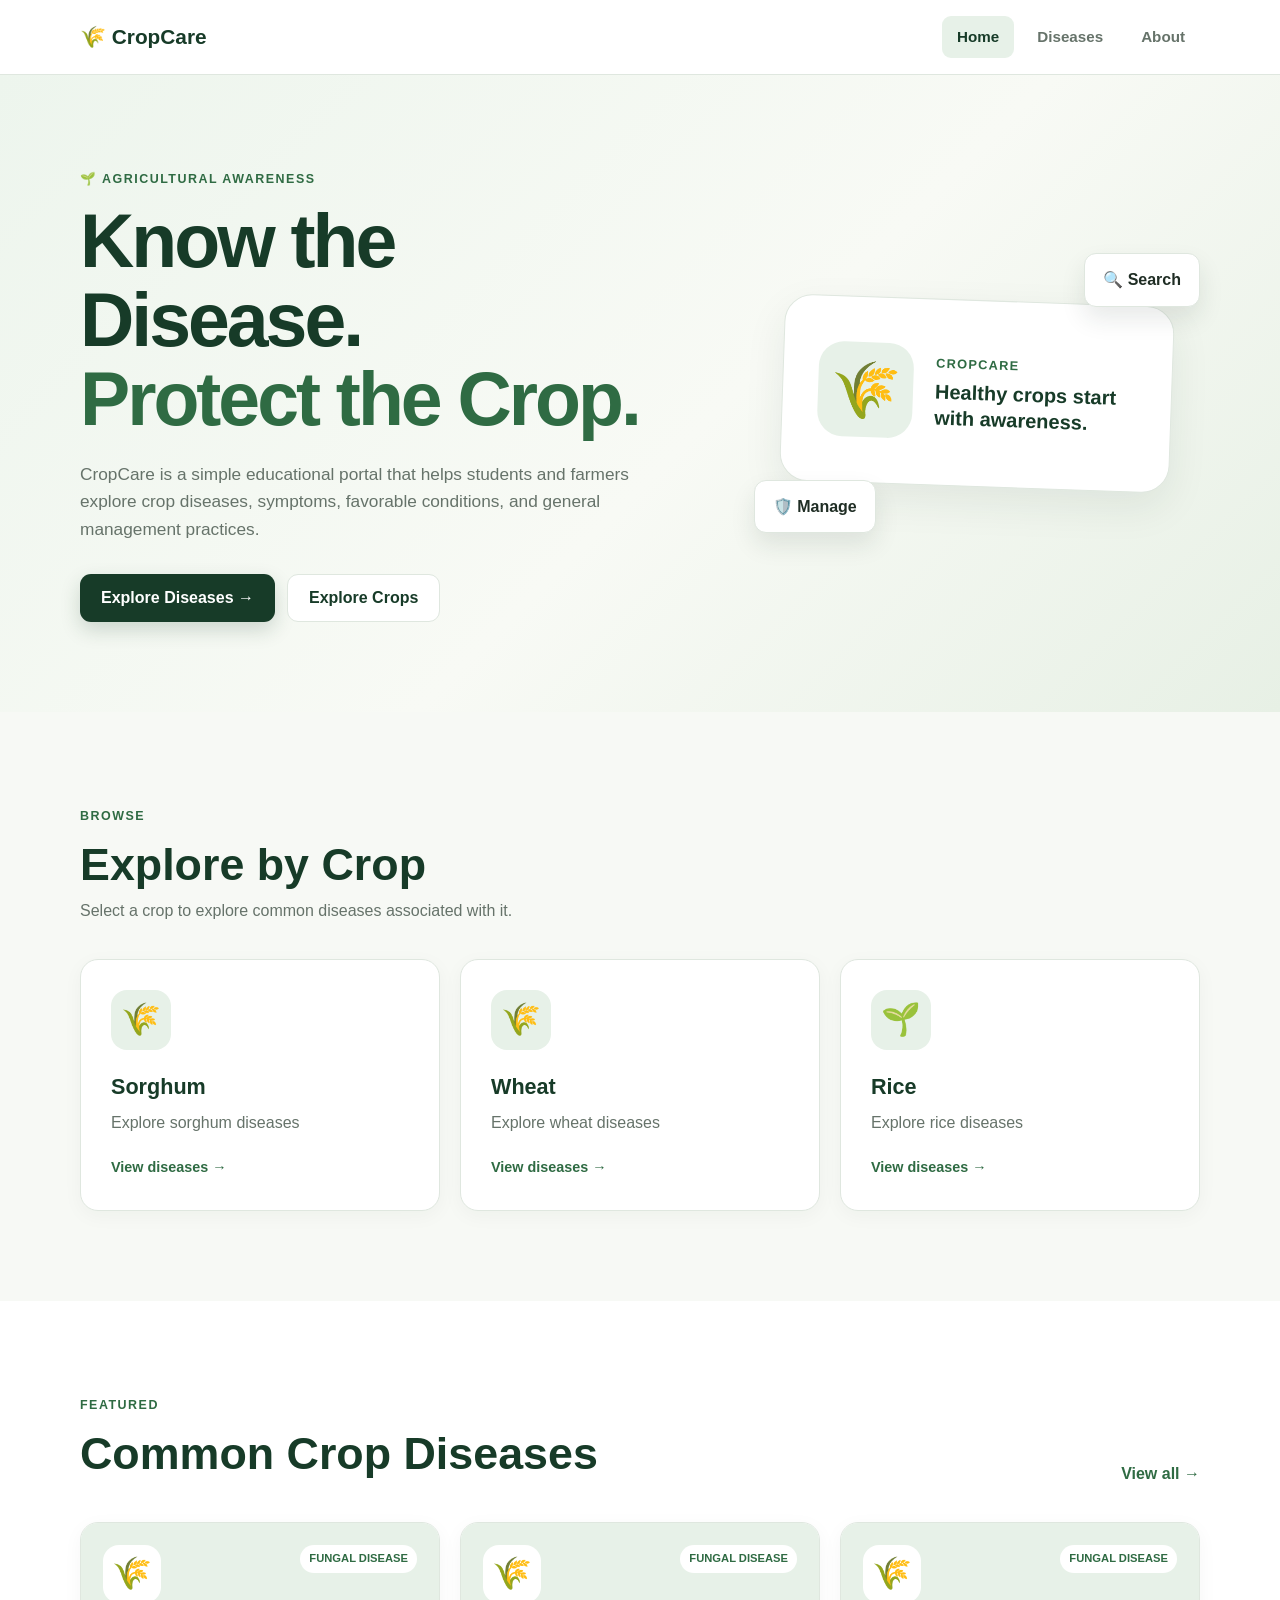
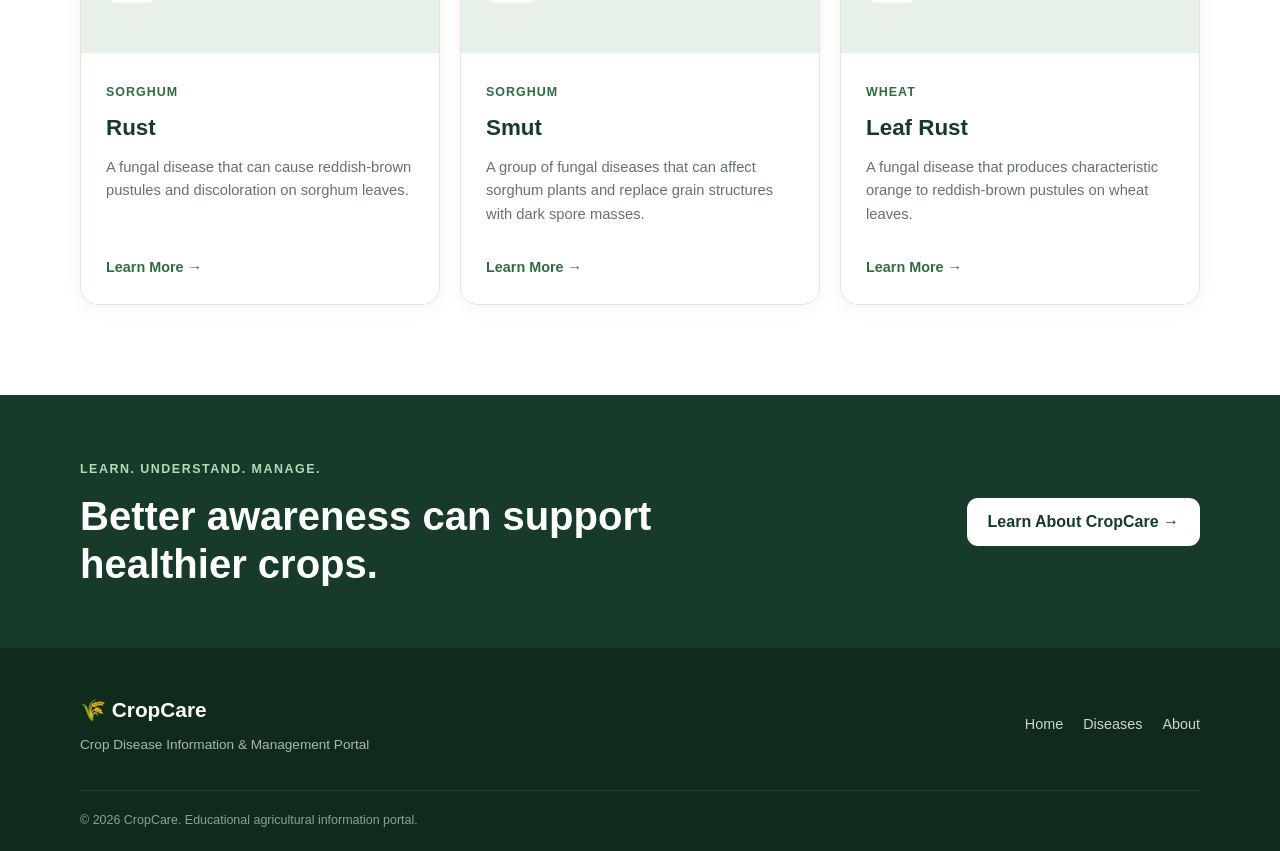
==== index.html @ e088c9ca "Initial CropCare application" ====
<!DOCTYPE html>
<html lang="en">
<head>
    <meta charset="UTF-8">
    <meta name="viewport" content="width=device-width, initial-scale=1.0">

    <meta
        name="description"
        content="CropCare - Crop disease information and management portal."
    >

    <title>CropCare | Crop Disease Information</title>

    <link rel="stylesheet" href="css/style.css">
</head>

<body>

    <!-- Navigation -->
    <header class="navbar">
        <div class="container nav-content">

            <a href="index.html" class="logo">
                🌾 CropCare
            </a>

            <button class="menu-toggle" id="menuToggle" aria-label="Toggle navigation">
                ☰
            </button>

            <nav id="mainNav">
                <a href="index.html" class="active">Home</a>
                <a href="diseases.html">Diseases</a>
                <a href="about.html">About</a>
            </nav>

        </div>
    </header>


    <!-- Hero -->
    <main>

        <section class="hero">
            <div class="container hero-content">

                <div class="hero-text">
                    <span class="eyebrow">🌱 Agricultural Awareness</span>

                    <h1>
                        Know the Disease.<br>
                        <span>Protect the Crop.</span>
                    </h1>

                    <p>
                        CropCare is a simple educational portal that helps
                        students and farmers explore crop diseases, symptoms,
                        favorable conditions, and general management practices.
                    </p>

                    <div class="hero-buttons">
                        <a href="diseases.html" class="btn btn-primary">
                            Explore Diseases →
                        </a>

                        <a href="#crops" class="btn btn-secondary">
                            Explore Crops
                        </a>
                    </div>
                </div>

                <div class="hero-visual">
                    <div class="plant-card">
                        <div class="plant-icon">🌾</div>

                        <div>
                            <span>CropCare</span>
                            <strong>Healthy crops start with awareness.</strong>
                        </div>
                    </div>

                    <div class="floating-card floating-card-one">
                        🔍 Search
                    </div>

                    <div class="floating-card floating-card-two">
                        🛡️ Manage
                    </div>
                </div>

            </div>
        </section>


        <!-- Crop Section -->
        <section class="section" id="crops">

            <div class="container">

                <div class="section-heading">
                    <span class="eyebrow">Browse</span>

                    <h2>Explore by Crop</h2>

                    <p>
                        Select a crop to explore common diseases associated
                        with it.
                    </p>
                </div>


                <div class="crop-grid">

                    <a href="diseases.html?crop=Sorghum" class="crop-card">
                        <div class="crop-icon">🌾</div>
                        <h3>Sorghum</h3>
                        <p>Explore sorghum diseases</p>
                        <span>View diseases →</span>
                    </a>


                    <a href="diseases.html?crop=Wheat" class="crop-card">
                        <div class="crop-icon">🌾</div>
                        <h3>Wheat</h3>
                        <p>Explore wheat diseases</p>
                        <span>View diseases →</span>
                    </a>


                    <a href="diseases.html?crop=Rice" class="crop-card">
                        <div class="crop-icon">🌱</div>
                        <h3>Rice</h3>
                        <p>Explore rice diseases</p>
                        <span>View diseases →</span>
                    </a>

                </div>

            </div>

        </section>


        <!-- Featured Diseases -->
        <section class="section featured-section">

            <div class="container">

                <div class="section-heading heading-row">

                    <div>
                        <span class="eyebrow">Featured</span>
                        <h2>Common Crop Diseases</h2>
                    </div>

                    <a href="diseases.html" class="view-all">
                        View all →
                    </a>

                </div>


                <div class="disease-grid" id="featuredDiseases">
                    <!-- JavaScript inserts featured diseases -->
                </div>

            </div>

        </section>


        <!-- Information Section -->
        <section class="info-strip">

            <div class="container info-strip-content">

                <div>
                    <span class="eyebrow">Learn. Understand. Manage.</span>

                    <h2>
                        Better awareness can support healthier crops.
                    </h2>
                </div>

                <a href="about.html" class="btn btn-light">
                    Learn About CropCare →
                </a>

            </div>

        </section>

    </main>


    <!-- Footer -->
    <footer class="footer">

        <div class="container footer-content">

            <div>
                <a href="index.html" class="logo footer-logo">
                    🌾 CropCare
                </a>

                <p>
                    Crop Disease Information & Management Portal
                </p>
            </div>

            <div class="footer-links">
                <a href="index.html">Home</a>
                <a href="diseases.html">Diseases</a>
                <a href="about.html">About</a>
            </div>

        </div>

        <div class="container copyright">
            <p>
                © 2026 CropCare. Educational agricultural information portal.
            </p>
        </div>

    </footer>


    <script src="js/data.js"></script>
    <script src="js/app.js"></script>

</body>
</html>
---- css/style.css ----
/* =========================================
   CropCare
   Main Stylesheet
========================================= */


/* =========================================
   Reset
========================================= */

* {
    margin: 0;
    padding: 0;
    box-sizing: border-box;
}

html {
    scroll-behavior: smooth;
}

body {
    font-family: Arial, Helvetica, sans-serif;
    background: #f7f9f5;
    color: #1f2d24;
    line-height: 1.6;
}

body.modal-open {
    overflow: hidden;
}

a {
    text-decoration: none;
    color: inherit;
}

button,
input,
select {
    font-family: inherit;
}


/* =========================================
   Variables
========================================= */

:root {
    --green-dark: #173b28;
    --green: #2f6b43;
    --green-light: #e7f1e8;

    --cream: #f7f9f5;
    --white: #ffffff;

    --text-dark: #1f2d24;
    --text-muted: #66736a;

    --border: #dfe7df;

    --shadow:
        0 15px 40px rgba(31, 45, 36, 0.08);

    --radius: 18px;
}


/* =========================================
   Container
========================================= */

.container {
    width: min(1120px, calc(100% - 40px));
    margin: 0 auto;
}


/* =========================================
   Navigation
========================================= */

.navbar {
    position: sticky;
    top: 0;
    z-index: 1000;

    background: rgba(255, 255, 255, 0.96);
    border-bottom: 1px solid var(--border);
}

.nav-content {
    min-height: 74px;

    display: flex;
    align-items: center;
    justify-content: space-between;
}

.logo {
    color: var(--green-dark);
    font-size: 1.3rem;
    font-weight: 800;
}

nav {
    display: flex;
    align-items: center;
    gap: 8px;
}

nav a {
    padding: 9px 15px;

    border-radius: 9px;

    color: var(--text-muted);

    font-size: 0.95rem;
    font-weight: 600;

    transition:
        background 0.2s ease,
        color 0.2s ease;
}

nav a:hover,
nav a.active {
    background: var(--green-light);
    color: var(--green-dark);
}

.menu-toggle {
    display: none;

    border: none;
    background: transparent;

    font-size: 1.5rem;
    cursor: pointer;
}


/* =========================================
   Hero
========================================= */

.hero {
    background:
        linear-gradient(
            135deg,
            #edf5ed 0%,
            #f8faf5 55%,
            #e7f0e5 100%
        );

    padding: 90px 0;
}

.hero-content {
    display: grid;
    grid-template-columns: 1.15fr 0.85fr;
    align-items: center;
    gap: 70px;
}

.eyebrow {
    display: inline-block;

    margin-bottom: 12px;

    color: var(--green);

    font-size: 0.78rem;
    font-weight: 800;

    letter-spacing: 0.12em;
    text-transform: uppercase;
}

.hero h1 {
    margin-bottom: 22px;

    color: var(--green-dark);

    font-size: clamp(2.7rem, 6vw, 4.7rem);
    line-height: 1.05;
    letter-spacing: -0.04em;
}

.hero h1 span {
    color: var(--green);
}

.hero p {
    max-width: 600px;

    margin-bottom: 30px;

    color: var(--text-muted);

    font-size: 1.08rem;
}

.hero-buttons {
    display: flex;
    flex-wrap: wrap;
    gap: 12px;
}


/* =========================================
   Buttons
========================================= */

.btn {
    display: inline-flex;
    align-items: center;
    justify-content: center;

    min-height: 48px;

    padding: 0 21px;

    border-radius: 11px;

    font-weight: 700;

    transition:
        transform 0.2s ease,
        box-shadow 0.2s ease,
        background 0.2s ease;
}

.btn:hover {
    transform: translateY(-2px);
}

.btn-primary {
    background: var(--green-dark);
    color: var(--white);

    box-shadow: 0 8px 20px rgba(23, 59, 40, 0.18);
}

.btn-primary:hover {
    background: var(--green);
}

.btn-secondary {
    background: var(--white);
    color: var(--green-dark);

    border: 1px solid var(--border);
}

.btn-light {
    background: var(--white);
    color: var(--green-dark);
}


/* =========================================
   Hero Visual
========================================= */

.hero-visual {
    min-height: 360px;

    position: relative;

    display: flex;
    align-items: center;
    justify-content: center;
}

.plant-card {
    width: min(100%, 390px);

    padding: 45px 35px;

    display: flex;
    align-items: center;
    gap: 22px;

    background: var(--white);

    border: 1px solid var(--border);
    border-radius: 28px;

    box-shadow: var(--shadow);

    transform: rotate(2deg);
}

.plant-icon {
    width: 95px;
    height: 95px;

    flex-shrink: 0;

    display: flex;
    align-items: center;
    justify-content: center;

    background: var(--green-light);

    border-radius: 25px;

    font-size: 3.5rem;
}

.plant-card span {
    display: block;

    margin-bottom: 5px;

    color: var(--green);

    font-size: 0.8rem;
    font-weight: 800;

    text-transform: uppercase;
    letter-spacing: 0.1em;
}

.plant-card strong {
    display: block;

    color: var(--green-dark);

    font-size: 1.25rem;
    line-height: 1.3;
}

.floating-card {
    position: absolute;

    padding: 13px 18px;

    background: var(--white);

    border: 1px solid var(--border);
    border-radius: 12px;

    box-shadow: 0 12px 25px rgba(31, 45, 36, 0.1);

    font-weight: 700;
}

.floating-card-one {
    top: 40px;
    right: 0;
}

.floating-card-two {
    bottom: 40px;
    left: 0;
}


/* =========================================
   Sections
========================================= */

.section {
    padding: 90px 0;
}

.featured-section {
    background: var(--white);
}

.section-heading {
    margin-bottom: 35px;
}

.section-heading h2 {
    margin-bottom: 8px;

    color: var(--green-dark);

    font-size: clamp(2rem, 4vw, 2.8rem);
    line-height: 1.15;
}

.section-heading p {
    color: var(--text-muted);
}

.heading-row {
    display: flex;
    align-items: end;
    justify-content: space-between;
    gap: 20px;
}

.view-all {
    color: var(--green);

    font-weight: 700;
}

.view-all:hover {
    text-decoration: underline;
}


/* =========================================
   Crop Cards
========================================= */

.crop-grid {
    display: grid;
    grid-template-columns: repeat(3, 1fr);
    gap: 20px;
}

.crop-card {
    padding: 30px;

    background: var(--white);

    border: 1px solid var(--border);
    border-radius: var(--radius);

    box-shadow: 0 5px 20px rgba(31, 45, 36, 0.04);

    transition:
        transform 0.25s ease,
        box-shadow 0.25s ease;
}

.crop-card:hover {
    transform: translateY(-6px);
    box-shadow: var(--shadow);
}

.crop-icon {
    width: 60px;
    height: 60px;

    margin-bottom: 20px;

    display: flex;
    align-items: center;
    justify-content: center;

    background: var(--green-light);

    border-radius: 16px;

    font-size: 2rem;
}

.crop-card h3 {
    margin-bottom: 6px;

    color: var(--green-dark);

    font-size: 1.35rem;
}

.crop-card p {
    margin-bottom: 18px;

    color: var(--text-muted);
}

.crop-card span {
    color: var(--green);

    font-size: 0.9rem;
    font-weight: 700;
}


/* =========================================
   Disease Cards
========================================= */

.disease-grid {
    display: grid;
    grid-template-columns: repeat(3, 1fr);
    gap: 20px;
}

.disease-card {
    overflow: hidden;

    background: var(--white);

    border: 1px solid var(--border);
    border-radius: var(--radius);

    box-shadow: 0 5px 20px rgba(31, 45, 36, 0.04);

    transition:
        transform 0.25s ease,
        box-shadow 0.25s ease;
}

.disease-card:hover {
    transform: translateY(-5px);
    box-shadow: var(--shadow);
}

.disease-card-top {
    min-height: 130px;

    padding: 22px;

    display: flex;
    align-items: start;
    justify-content: space-between;

    background: var(--green-light);
}

.disease-icon {
    width: 58px;
    height: 58px;

    display: flex;
    align-items: center;
    justify-content: center;

    background: var(--white);

    border-radius: 16px;

    font-size: 2rem;
}

.disease-type {
    display: inline-block;

    padding: 5px 9px;

    background: var(--white);

    border-radius: 20px;

    color: var(--green);

    font-size: 0.7rem;
    font-weight: 800;

    text-transform: uppercase;
}

.disease-card-body {
    padding: 25px;
}

.crop-label {
    display: inline-block;

    margin-bottom: 7px;

    color: var(--green);

    font-size: 0.78rem;
    font-weight: 800;

    text-transform: uppercase;
    letter-spacing: 0.08em;
}

.disease-card h3 {
    margin-bottom: 10px;

    color: var(--green-dark);

    font-size: 1.4rem;
}

.disease-card p {
    min-height: 78px;

    margin-bottom: 20px;

    color: var(--text-muted);

    font-size: 0.92rem;
}

.learn-more {
    padding: 0;

    border: none;
    background: none;

    color: var(--green);

    cursor: pointer;

    font-size: 0.9rem;
    font-weight: 800;
}

.learn-more:hover {
    text-decoration: underline;
}


/* =========================================
   Information Strip
========================================= */

.info-strip {
    padding: 60px 0;

    background: var(--green-dark);

    color: var(--white);
}

.info-strip-content {
    display: flex;
    align-items: center;
    justify-content: space-between;
    gap: 30px;
}

.info-strip .eyebrow {
    color: #b7d7be;
}

.info-strip h2 {
    max-width: 650px;

    font-size: clamp(1.7rem, 4vw, 2.5rem);
    line-height: 1.2;
}


/* =========================================
   Page Header
========================================= */

.page-header {
    padding: 75px 0;

    background:
        linear-gradient(
            135deg,
            #edf5ed,
            #f7f9f5
        );

    border-bottom: 1px solid var(--border);
}

.page-header h1 {
    margin-bottom: 12px;

    color: var(--green-dark);

    font-size: clamp(2.5rem, 6vw, 4rem);
    line-height: 1.1;
}

.page-header p {
    max-width: 680px;

    color: var(--text-muted);

    font-size: 1.05rem;
}


/* =========================================
   Explorer
========================================= */

.explorer {
    display: grid;
    grid-template-columns: 1fr 260px;
    gap: 20px;

    margin-bottom: 30px;

    padding: 25px;

    background: var(--white);

    border: 1px solid var(--border);
    border-radius: var(--radius);

    box-shadow: 0 5px 20px rgba(31, 45, 36, 0.04);
}

.explorer label {
    display: block;

    margin-bottom: 8px;

    color: var(--green-dark);

    font-size: 0.85rem;
    font-weight: 800;
}

.search-box {
    display: flex;
    align-items: center;
    gap: 10px;

    padding: 0 15px;

    border: 1px solid var(--border);
    border-radius: 10px;

    background: var(--cream);
}

.search-box span {
    font-size: 1rem;
}

.search-box input {
    width: 100%;
    height: 48px;

    border: none;
    outline: none;

    background: transparent;

    color: var(--text-dark);

    font-size: 0.95rem;
}

.filter-wrapper select {
    width: 100%;
    height: 48px;

    padding: 0 12px;

    border: 1px solid var(--border);
    border-radius: 10px;

    outline: none;

    background: var(--cream);

    color: var(--text-dark);

    cursor: pointer;
}

.results-info {
    margin-bottom: 20px;

    color: var(--text-muted);

    font-size: 0.9rem;
    font-weight: 700;
}


/* =========================================
   No Results
========================================= */

.no-results {
    padding: 70px 20px;

    text-align: center;

    background: var(--white);

    border: 1px solid var(--border);
    border-radius: var(--radius);
}

.no-results > div {
    margin-bottom: 10px;

    font-size: 2.5rem;
}

.no-results h3 {
    margin-bottom: 5px;

    color: var(--green-dark);
}

.no-results p {
    color: var(--text-muted);
}


/* =========================================
   Modal
========================================= */

.modal-overlay {
    position: fixed;
    inset: 0;
    z-index: 2000;

    display: flex;
    align-items: center;
    justify-content: center;

    padding: 25px;

    background: rgba(18, 35, 25, 0.7);

    backdrop-filter: blur(5px);
}

.modal {
    width: min(750px, 100%);
    max-height: 90vh;

    position: relative;

    overflow-y: auto;

    padding: 35px;

    background: var(--white);

    border-radius: 22px;

    box-shadow:
        0 30px 80px rgba(0, 0, 0, 0.2);
}

.modal-close {
    position: absolute;
    top: 15px;
    right: 18px;

    width: 38px;
    height: 38px;

    display: flex;
    align-items: center;
    justify-content: center;

    border: none;
    border-radius: 50%;

    background: var(--green-light);

    color: var(--green-dark);

    cursor: pointer;

    font-size: 1.5rem;
}

.modal-header {
    display: flex;
    align-items: center;
    gap: 18px;

    padding-right: 45px;

    margin-bottom: 20px;
}

.modal-disease-icon {
    width: 70px;
    height: 70px;

    flex-shrink: 0;

    display: flex;
    align-items: center;
    justify-content: center;

    background: var(--green-light);

    border-radius: 18px;

    font-size: 2.5rem;
}

.modal-header h2 {
    color: var(--green-dark);

    font-size: 2rem;
    line-height: 1.15;
}

.modal-description {
    margin-bottom: 25px;

    color: var(--text-muted);
}

.detail-section {
    padding: 20px 0;

    border-top: 1px solid var(--border);
}

.detail-section h3 {
    margin-bottom: 12px;

    color: var(--green-dark);

    font-size: 1.1rem;
}

.detail-section ul {
    padding-left: 20px;

    color: var(--text-muted);
}

.detail-section li {
    margin-bottom: 7px;
}

.modal-notice {
    margin-top: 10px;

    padding: 15px;

    background: var(--green-light);

    border-radius: 12px;

    color: var(--green-dark);

    font-size: 0.85rem;
    font-weight: 600;
}


/* =========================================
   About
========================================= */

.about-content {
    display: grid;
    grid-template-columns: 0.9fr 1.1fr;
    gap: 60px;
}

.about-main h2 {
    margin-bottom: 20px;

    color: var(--green-dark);

    font-size: clamp(2rem, 4vw, 3rem);
    line-height: 1.15;
}

.about-main p {
    margin-bottom: 18px;

    color: var(--text-muted);
}

.about-cards {
    display: grid;
    gap: 16px;
}

.about-card {
    padding: 25px;

    background: var(--white);

    border: 1px solid var(--border);
    border-radius: var(--radius);
}

.about-card-icon {
    margin-bottom: 12px;

    font-size: 2rem;
}

.about-card h3 {
    margin-bottom: 6px;

    color: var(--green-dark);
}

.about-card p {
    color: var(--text-muted);
    font-size: 0.92rem;
}


/* =========================================
   Notice
========================================= */

.notice-section {
    padding: 0 0 90px;
}

.notice {
    display: flex;
    gap: 18px;

    padding: 25px;

    background: var(--green-light);

    border: 1px solid #d5e5d6;
    border-radius: var(--radius);
}

.notice-icon {
    font-size: 1.6rem;
}

.notice h3 {
    margin-bottom: 5px;

    color: var(--green-dark);
}

.notice p {
    color: #52665a;
}


/* =========================================
   Footer
========================================= */

.footer {
    padding-top: 45px;

    background: #102a1c;

    color: #dbe8de;
}

.footer-content {
    display: flex;
    align-items: center;
    justify-content: space-between;
    gap: 30px;

    padding-bottom: 35px;
}

.footer-logo {
    color: var(--white);
}

.footer-content p {
    margin-top: 7px;

    color: #a9b9ae;

    font-size: 0.85rem;
}

.footer-links {
    display: flex;
    gap: 20px;
}

.footer-links a {
    color: #c9d7cc;

    font-size: 0.9rem;
}

.footer-links a:hover {
    color: var(--white);
}

.copyright {
    padding: 20px 0;

    border-top: 1px solid rgba(255, 255, 255, 0.1);

    color: #8ea294;

    font-size: 0.78rem;
}


/* =========================================
   Utility
========================================= */

.hidden {
    display: none !important;
}


/* =========================================
   Responsive
========================================= */

@media (max-width: 900px) {

    .hero-content {
        grid-template-columns: 1fr;
    }

    .hero-visual {
        min-height: 300px;
    }

    .crop-grid,
    .disease-grid {
        grid-template-columns: repeat(2, 1fr);
    }

    .about-content {
        grid-template-columns: 1fr;
    }

}


@media (max-width: 700px) {

    .container {
        width: min(100% - 28px, 1120px);
    }

    .menu-toggle {
        display: block;
    }

    nav {
        display: none;

        position: absolute;
        top: 74px;
        left: 0;
        right: 0;

        padding: 15px;

        flex-direction: column;
        align-items: stretch;

        background: var(--white);

        border-bottom: 1px solid var(--border);

        box-shadow: 0 10px 25px rgba(31, 45, 36, 0.08);
    }

    nav.show {
        display: flex;
    }

    nav a {
        padding: 12px;
    }

    .hero {
        padding: 65px 0;
    }

    .hero h1 {
        font-size: 2.7rem;
    }

    .hero-visual {
        min-height: 250px;
    }

    .plant-card {
        padding: 25px;
    }

    .plant-icon {
        width: 70px;
        height: 70px;

        font-size: 2.5rem;
    }

    .floating-card-one {
        top: 15px;
        right: 0;
    }

    .floating-card-two {
        bottom: 15px;
        left: 0;
    }

    .section {
        padding: 65px 0;
    }

    .crop-grid,
    .disease-grid {
        grid-template-columns: 1fr;
    }

    .heading-row {
        align-items: start;
        flex-direction: column;
    }

    .explorer {
        grid-template-columns: 1fr;
    }

    .info-strip-content {
        align-items: start;
        flex-direction: column;
    }

    .footer-content {
        align-items: start;
        flex-direction: column;
    }

    .footer-links {
        flex-wrap: wrap;
    }

    .modal {
        padding: 25px;

        max-height: 92vh;
    }

    .modal-header {
        align-items: start;
    }

    .modal-header h2 {
        font-size: 1.6rem;
    }

}


@media (max-width: 450px) {

    .hero-buttons {
        flex-direction: column;
    }

    .hero-buttons .btn {
        width: 100%;
    }

    .plant-card {
        flex-direction: column;
        text-align: center;
    }

    .floating-card {
        font-size: 0.8rem;
    }

}
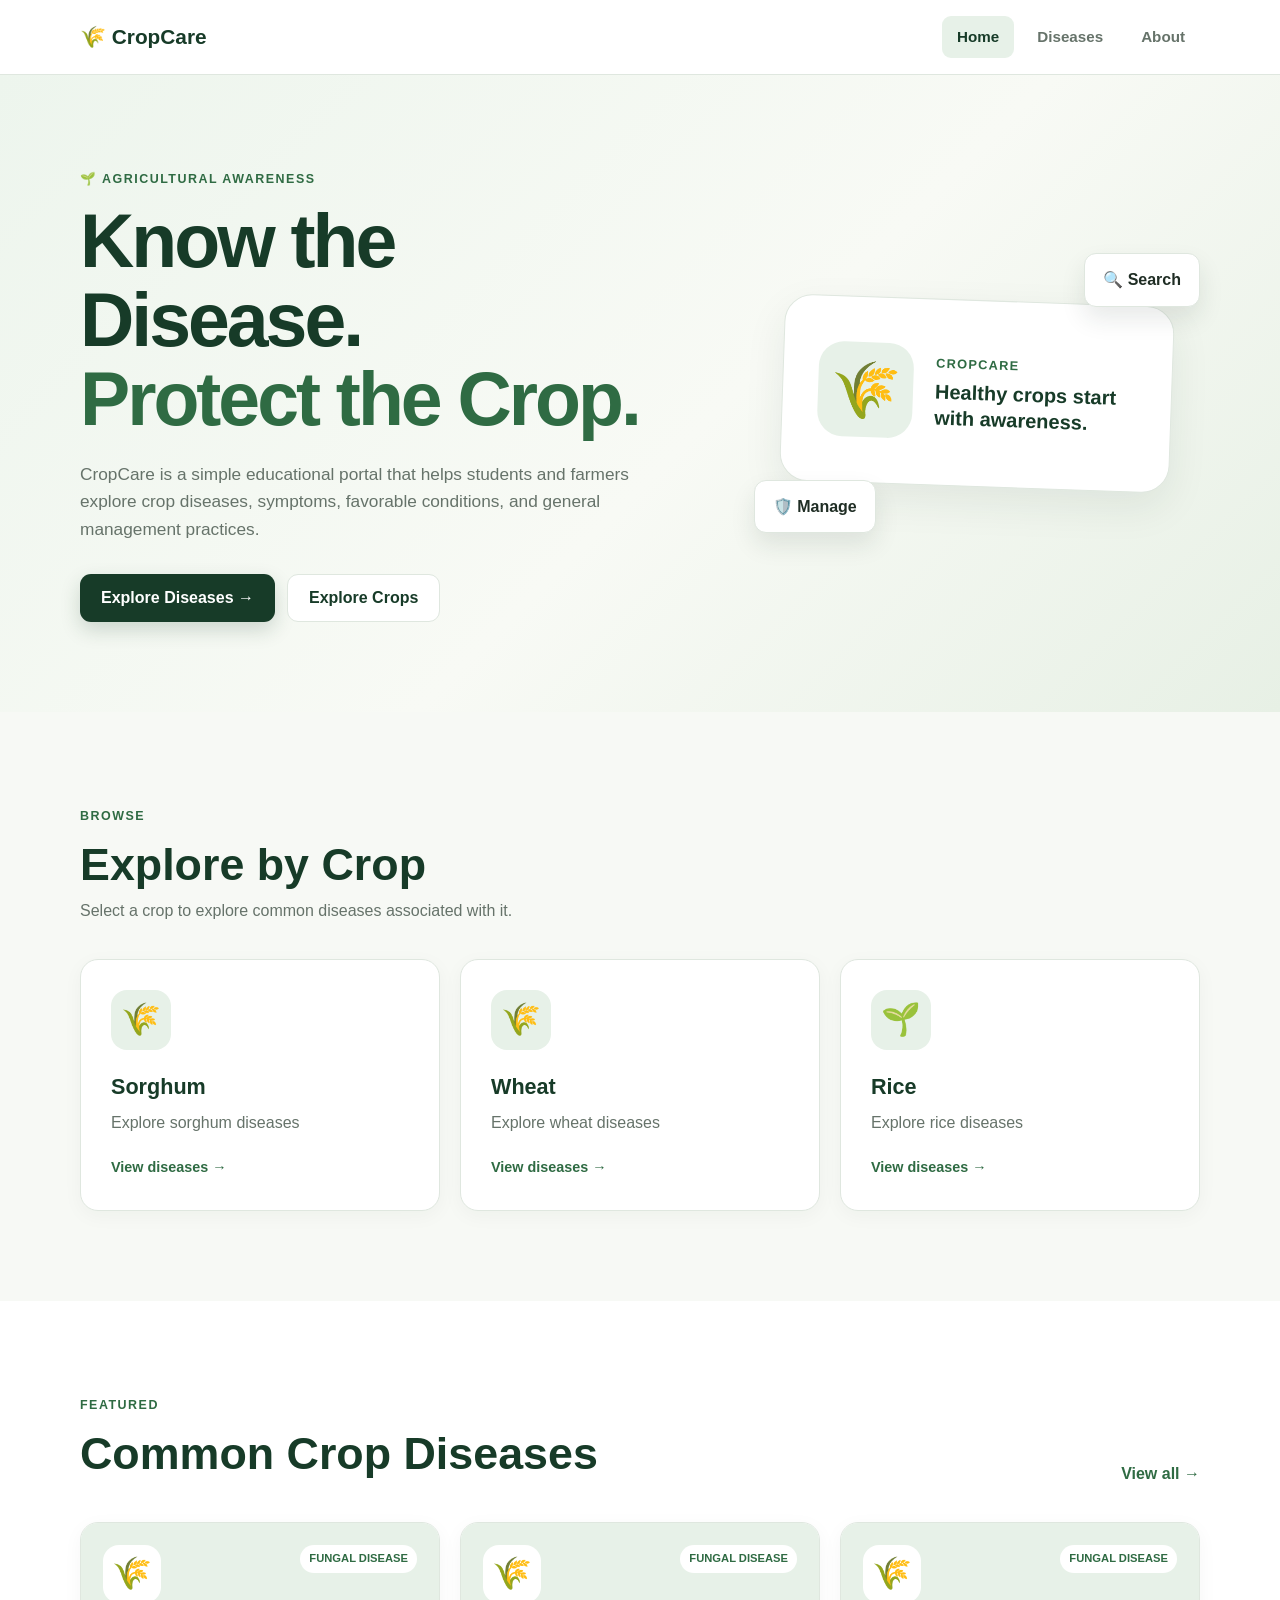
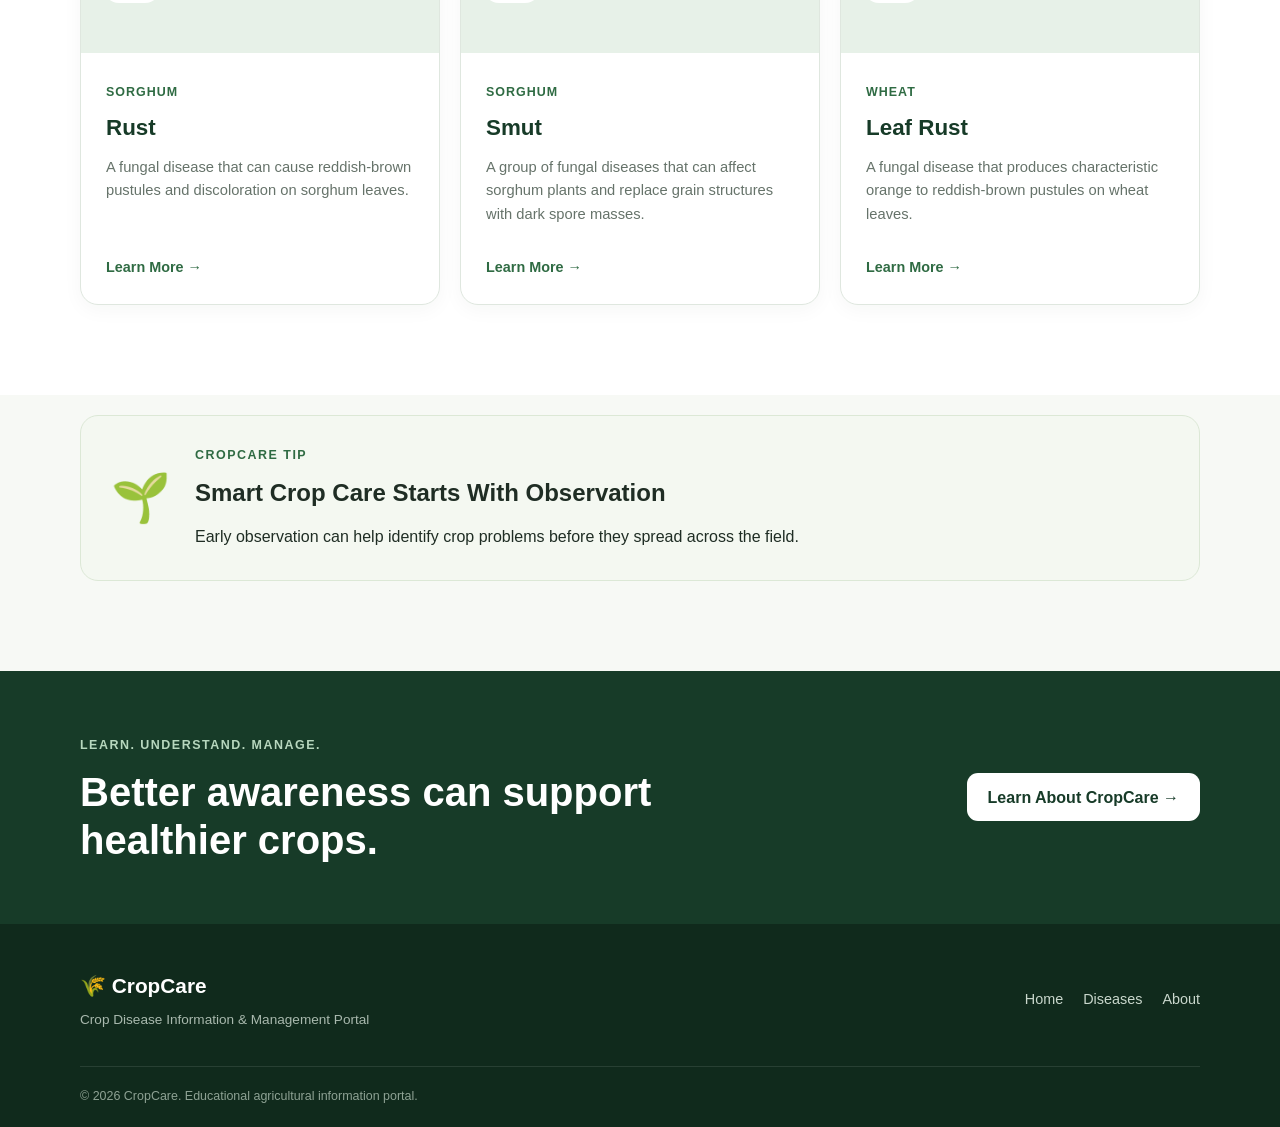
==== commit 16666ffe: "Add dynamic CropCare tips" ====
--- a/index.html
+++ b/index.html
@@ -169,6 +169,41 @@
         </section>
 
 
+        <!-- CropCare Tip -->
+        <section class="section tip-section">
+
+            <div class="container">
+
+                <div class="tip-card">
+
+                    <div class="tip-icon">
+                        🌱
+                    </div>
+
+                    <div class="tip-content">
+
+                        <span class="eyebrow">
+                            CropCare Tip
+                        </span>
+
+                        <h2>
+                            Smart Crop Care Starts With Observation
+                        </h2>
+
+                        <p id="cropTip">
+                            Monitor your crops regularly for unusual spots,
+                            discoloration, or other signs of disease.
+                        </p>
+
+                    </div>
+
+                </div>
+
+            </div>
+
+        </section>
+
+
         <!-- Information Section -->
         <section class="info-strip">
 
--- a/css/style.css
+++ b/css/style.css
@@ -1259,4 +1259,57 @@
         font-size: 0.8rem;
     }
 
+}
+
+/* -----------------------------
+   CropCare Tip
+----------------------------- */
+
+.tip-section {
+    padding-top: 20px;
+}
+
+.tip-card {
+    display: flex;
+    align-items: center;
+    gap: 24px;
+    padding: 30px;
+    border-radius: 18px;
+    background: #f4f8f1;
+    border: 1px solid #dce8d6;
+}
+
+.tip-icon {
+    font-size: 3rem;
+    flex-shrink: 0;
+}
+
+.tip-content .eyebrow {
+    display: block;
+    margin-bottom: 8px;
+}
+
+.tip-content h2 {
+    margin: 0 0 10px;
+}
+
+.tip-content p {
+    margin: 0;
+    line-height: 1.7;
+}
+
+
+/* Mobile */
+@media (max-width: 600px) {
+
+    .tip-card {
+        align-items: flex-start;
+        padding: 22px;
+        gap: 16px;
+    }
+
+    .tip-icon {
+        font-size: 2.2rem;
+    }
+
 }
